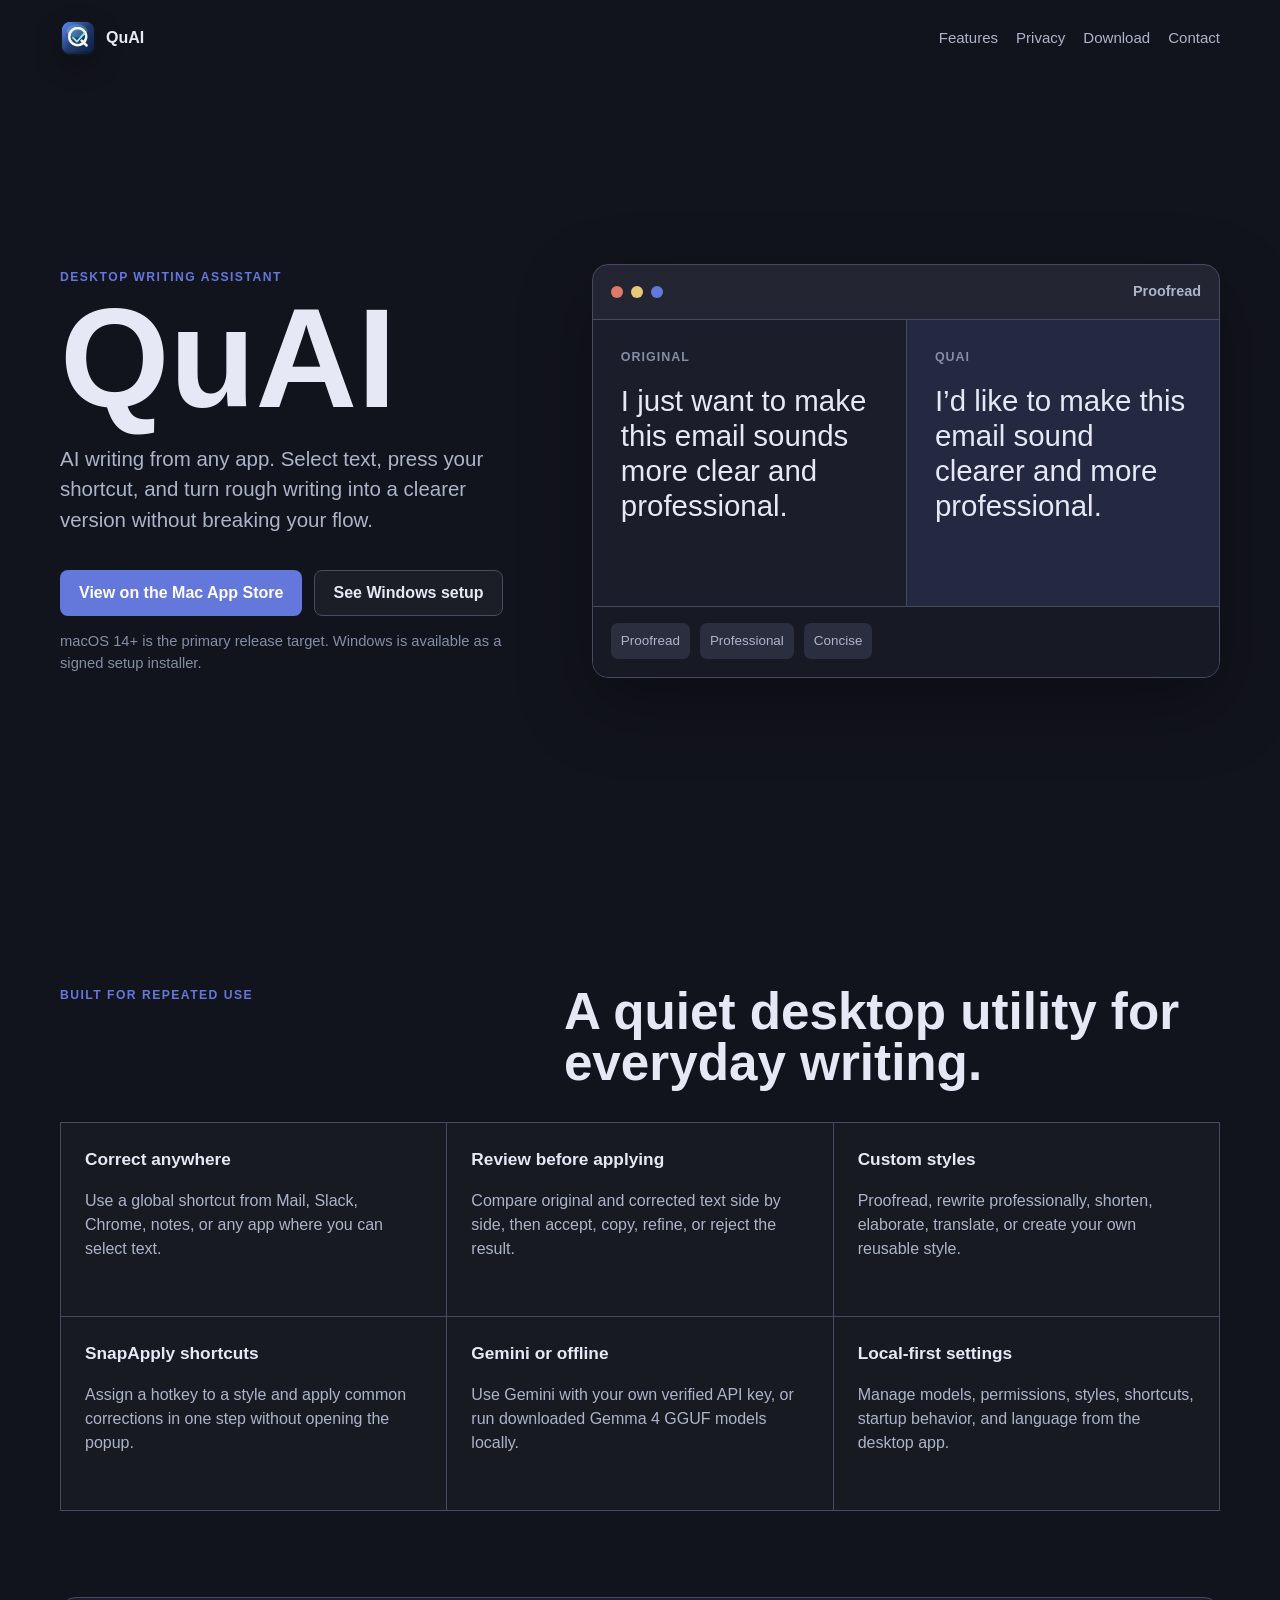
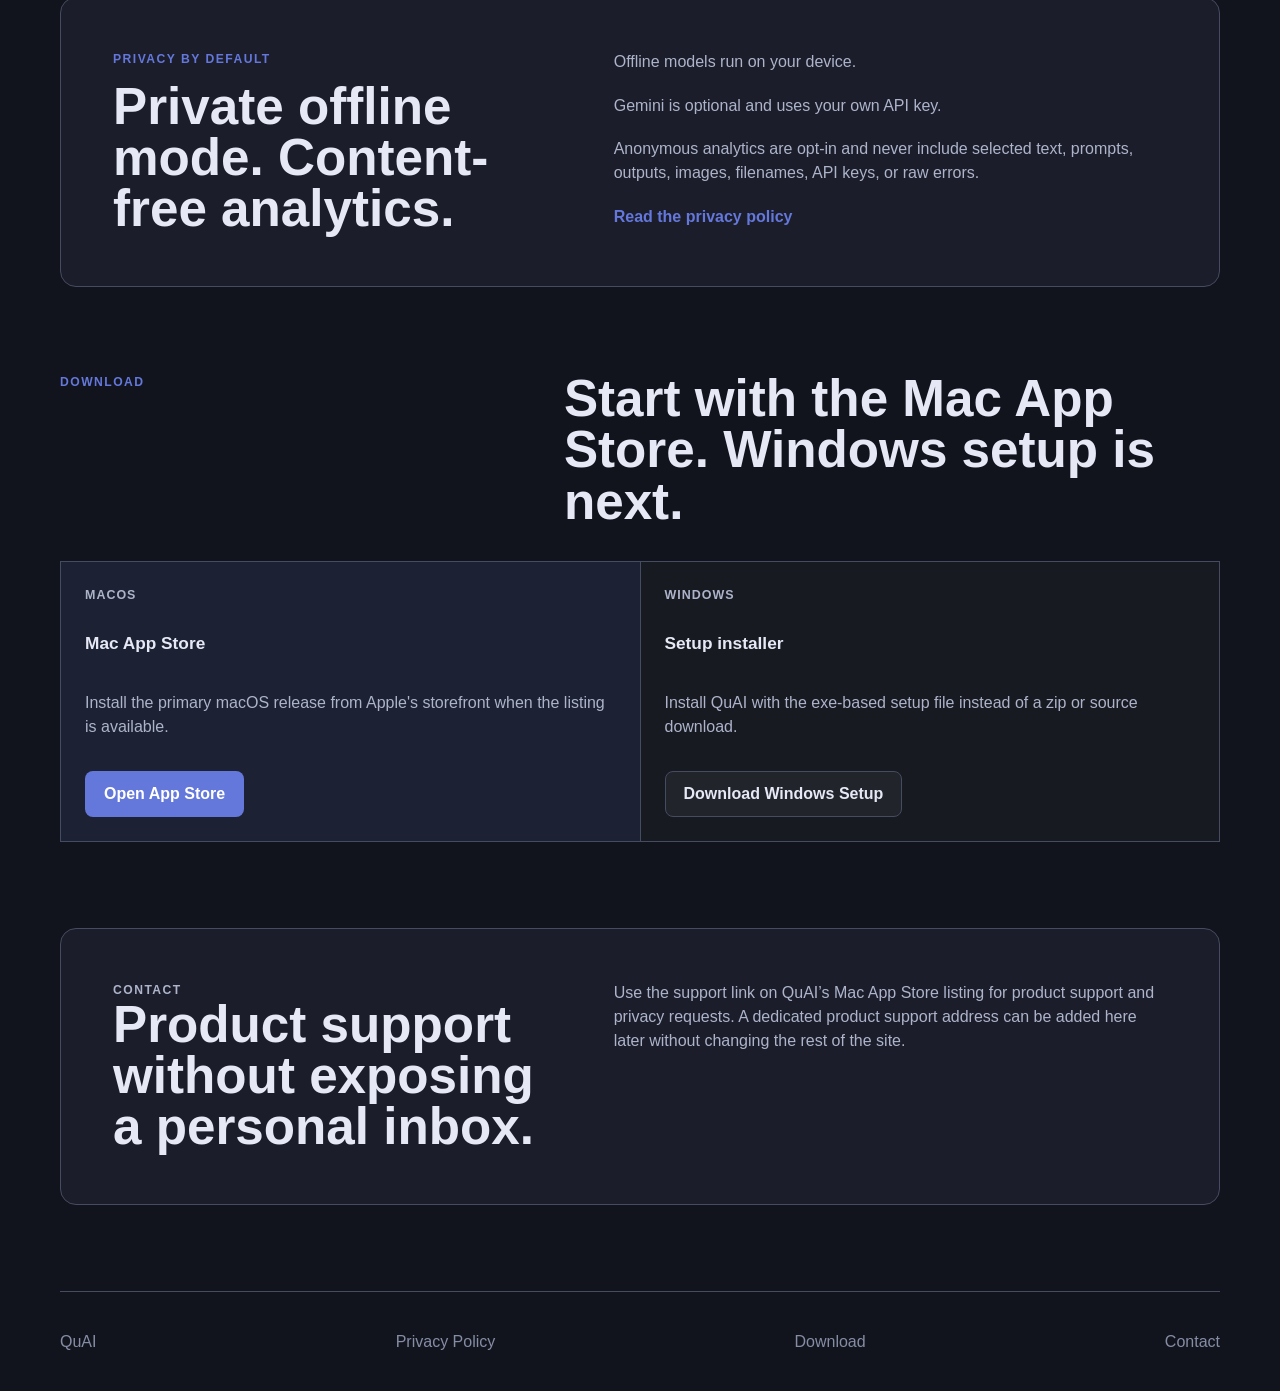
==== index.html @ df254c68 "Publish QuAI website" ====
<!doctype html>
<html lang="en">
  <head>
    <meta charset="utf-8">
    <meta name="viewport" content="width=device-width, initial-scale=1">
    <title>QuAI - AI writing from any app</title>
    <meta
      name="description"
      content="QuAI is a lightweight desktop writing assistant for macOS and Windows. Correct, rewrite, translate, and refine selected text with Gemini or private offline models."
    >
    <meta name="theme-color" content="#12141d">
    <meta property="og:title" content="QuAI - AI writing from any app">
    <meta property="og:description" content="Correct, rewrite, translate, and refine selected text with Gemini or private offline models.">
    <meta property="og:type" content="website">
    <meta property="og:url" content="https://quai.leehack.com/">
    <meta property="og:image" content="https://quai.leehack.com/assets/quai-icon.png">
    <link rel="icon" href="/assets/quai-icon.png">
    <link rel="apple-touch-icon" href="/assets/quai-icon.png">
    <link rel="stylesheet" href="/styles.css">
  </head>
  <body>
    <header class="site-header">
      <a class="brand" href="/" aria-label="QuAI home">
        <img src="/assets/quai-icon.png" alt="" width="36" height="36">
        <span>QuAI</span>
      </a>
      <nav aria-label="Primary">
        <a href="#features">Features</a>
        <a href="#privacy">Privacy</a>
        <a href="#download">Download</a>
        <a href="#contact">Contact</a>
      </nav>
    </header>

    <main>
      <section class="hero">
        <div class="hero-copy">
          <p class="eyebrow">Desktop writing assistant</p>
          <h1>QuAI</h1>
          <p class="lede">
            AI writing from any app. Select text, press your shortcut, and turn
            rough writing into a clearer version without breaking your flow.
          </p>
          <div class="hero-actions" aria-label="Download options">
            <a class="button primary" href="https://apps.apple.com/app/id6783869583">View on the Mac App Store</a>
            <a class="button secondary" href="#download">See Windows setup</a>
          </div>
          <p class="availability">
            macOS 14+ is the primary release target. Windows is available as a
            signed setup installer.
          </p>
        </div>

        <div class="product-visual" aria-label="QuAI correction preview">
          <div class="window-bar">
            <span></span>
            <span></span>
            <span></span>
            <strong>Proofread</strong>
          </div>
          <div class="diff-preview">
            <section>
              <p class="label">Original</p>
              <p>I just want to make this email sounds more clear and professional.</p>
            </section>
            <section>
              <p class="label">QuAI</p>
              <p>I’d like to make this email sound clearer and more professional.</p>
            </section>
          </div>
          <div class="style-strip" aria-hidden="true">
            <span>Proofread</span>
            <span>Professional</span>
            <span>Concise</span>
          </div>
        </div>
      </section>

      <section id="features" class="section">
        <div class="section-heading">
          <p class="eyebrow">Built for repeated use</p>
          <h2>A quiet desktop utility for everyday writing.</h2>
        </div>
        <div class="feature-grid">
          <article>
            <h3>Correct anywhere</h3>
            <p>Use a global shortcut from Mail, Slack, Chrome, notes, or any app where you can select text.</p>
          </article>
          <article>
            <h3>Review before applying</h3>
            <p>Compare original and corrected text side by side, then accept, copy, refine, or reject the result.</p>
          </article>
          <article>
            <h3>Custom styles</h3>
            <p>Proofread, rewrite professionally, shorten, elaborate, translate, or create your own reusable style.</p>
          </article>
          <article>
            <h3>SnapApply shortcuts</h3>
            <p>Assign a hotkey to a style and apply common corrections in one step without opening the popup.</p>
          </article>
          <article>
            <h3>Gemini or offline</h3>
            <p>Use Gemini with your own verified API key, or run downloaded Gemma 4 GGUF models locally.</p>
          </article>
          <article>
            <h3>Local-first settings</h3>
            <p>Manage models, permissions, styles, shortcuts, startup behavior, and language from the desktop app.</p>
          </article>
        </div>
      </section>

      <section id="privacy" class="privacy-band">
        <div>
          <p class="eyebrow">Privacy by default</p>
          <h2>Private offline mode. Content-free analytics.</h2>
        </div>
        <div class="privacy-points">
          <p>Offline models run on your device.</p>
          <p>Gemini is optional and uses your own API key.</p>
          <p>Anonymous analytics are opt-in and never include selected text, prompts, outputs, images, filenames, API keys, or raw errors.</p>
          <a href="/privacy/">Read the privacy policy</a>
        </div>
      </section>

      <section id="download" class="section">
        <div class="section-heading">
          <p class="eyebrow">Download</p>
          <h2>Start with the Mac App Store. Windows setup is next.</h2>
        </div>
        <div class="download-grid">
          <article class="download-card featured-download">
            <p class="platform">macOS</p>
            <h3>Mac App Store</h3>
            <p>Install the primary macOS release from Apple's storefront when the listing is available.</p>
            <a class="button primary" href="https://apps.apple.com/app/id6783869583">Open App Store</a>
          </article>
          <article class="download-card">
            <p class="platform">Windows</p>
            <h3>Setup installer</h3>
            <p>Install QuAI with the exe-based setup file instead of a zip or source download.</p>
            <a class="button secondary" href="https://github.com/leehack/homebrew-quai/releases/download/v1.7.3/QuAI-windows-x64-setup.exe">Download Windows Setup</a>
          </article>
        </div>
      </section>

      <section id="contact" class="contact-band">
        <div>
          <p class="eyebrow">Contact</p>
          <h2>Product support without exposing a personal inbox.</h2>
        </div>
        <p>
          Use the support link on QuAI’s Mac App Store listing for product
          support and privacy requests. A dedicated product support address can
          be added here later without changing the rest of the site.
        </p>
      </section>
    </main>

    <footer class="site-footer">
      <span>QuAI</span>
      <a href="/privacy/">Privacy Policy</a>
      <a href="#download">Download</a>
      <a href="#contact">Contact</a>
    </footer>
  </body>
</html>
---- styles.css ----
:root {
  color-scheme: dark;
  --bg: #12141d;
  --bg-soft: #171a25;
  --surface: #1b1d2a;
  --surface-2: #2b2e3f;
  --text: #e6e9f5;
  --muted: #adb4ca;
  --quiet: #858da5;
  --line: #454b60;
  --accent: #6478dc;
  --accent-ink: #ffffff;
  --success: #2e7d32;
  --warm: #e7c978;
  --coral: #df7a68;
  --shadow: 0 26px 70px rgba(0, 0, 0, 0.34);
  font-family: ui-sans-serif, -apple-system, BlinkMacSystemFont, "Segoe UI", sans-serif;
}

* {
  box-sizing: border-box;
}

html {
  scroll-behavior: smooth;
}

body {
  margin: 0;
  background: var(--bg);
  color: var(--text);
  line-height: 1.5;
}

a {
  color: inherit;
}

h1,
h2,
h3,
p {
  overflow-wrap: anywhere;
}

h1 {
  max-width: 760px;
  margin: 0;
  font-size: clamp(4.4rem, 11vw, 9rem);
  line-height: 0.86;
  letter-spacing: 0;
}

h2 {
  margin: 0;
  font-size: clamp(2rem, 4vw, 3.6rem);
  line-height: 1;
  letter-spacing: 0;
}

h3 {
  margin: 0 0 10px;
  font-size: 1.08rem;
}

.site-header,
.site-footer {
  width: min(1160px, calc(100% - 40px));
  margin: 0 auto;
  display: flex;
  align-items: center;
  justify-content: space-between;
  gap: 24px;
}

.site-header {
  min-height: 76px;
}

.brand {
  display: inline-flex;
  align-items: center;
  gap: 10px;
  font-weight: 780;
  text-decoration: none;
  letter-spacing: 0;
}

.brand img {
  border-radius: 10px;
  box-shadow: 0 10px 26px rgba(0, 0, 0, 0.28);
}

nav {
  display: flex;
  align-items: center;
  gap: 18px;
  color: var(--muted);
  font-size: 0.94rem;
}

nav a,
.site-footer a,
.privacy-points a,
.contact-band a,
.policy a,
.translations a {
  text-decoration: none;
}

nav a:hover,
.site-footer a:hover,
.privacy-points a:hover,
.contact-band a:hover,
.policy a:hover,
.translations a:hover {
  color: var(--accent);
}

.hero {
  width: min(1160px, calc(100% - 40px));
  min-height: calc(100vh - 76px);
  margin: 0 auto;
  display: grid;
  grid-template-columns: minmax(0, 0.86fr) minmax(380px, 1.14fr);
  align-items: center;
  gap: 58px;
  padding: 42px 0 76px;
}

.eyebrow {
  margin: 0 0 12px;
  color: var(--accent);
  font-size: 0.76rem;
  font-weight: 780;
  letter-spacing: 0.12em;
  text-transform: uppercase;
}

.lede {
  max-width: 620px;
  margin: 24px 0 0;
  color: var(--muted);
  font-size: clamp(1.08rem, 2vw, 1.28rem);
}

.hero-actions {
  display: flex;
  flex-wrap: wrap;
  gap: 12px;
  margin-top: 34px;
}

.button {
  display: inline-flex;
  align-items: center;
  justify-content: center;
  min-height: 46px;
  padding: 0 18px;
  border-radius: 8px;
  border: 1px solid var(--line);
  font-weight: 780;
  text-decoration: none;
  white-space: nowrap;
}

.button.primary {
  border-color: transparent;
  background: var(--accent);
  color: var(--accent-ink);
}

.button.secondary {
  color: var(--text);
  background: rgba(255, 255, 255, 0.045);
}

.button.disabled {
  color: var(--quiet);
  background: rgba(255, 255, 255, 0.035);
  cursor: default;
}

.availability {
  margin: 14px 0 0;
  color: var(--quiet);
  font-size: 0.92rem;
}

.product-visual {
  border: 1px solid var(--line);
  border-radius: 16px;
  background: var(--surface);
  box-shadow: var(--shadow);
  overflow: hidden;
}

.window-bar {
  display: grid;
  grid-template-columns: 12px 12px 12px 1fr;
  gap: 8px;
  align-items: center;
  padding: 16px 18px;
  border-bottom: 1px solid var(--line);
  background: rgba(255, 255, 255, 0.035);
}

.window-bar span {
  width: 12px;
  height: 12px;
  border-radius: 999px;
  background: #666a61;
}

.window-bar span:first-child {
  background: var(--coral);
}

.window-bar span:nth-child(2) {
  background: var(--warm);
}

.window-bar span:nth-child(3) {
  background: var(--accent);
}

.window-bar strong {
  justify-self: end;
  color: var(--muted);
  font-size: 0.9rem;
}

.diff-preview {
  display: grid;
  grid-template-columns: 1fr 1fr;
  min-height: 286px;
}

.diff-preview section {
  padding: 28px;
}

.diff-preview section + section {
  border-left: 1px solid var(--line);
  background: rgba(100, 120, 220, 0.12);
}

.label,
.platform {
  margin: 0 0 18px;
  color: var(--quiet);
  font-size: 0.78rem;
  font-weight: 780;
  letter-spacing: 0.08em;
  text-transform: uppercase;
}

.diff-preview section p:last-child {
  margin: 0;
  font-size: clamp(1.34rem, 2.3vw, 1.95rem);
  line-height: 1.18;
}

.style-strip {
  display: flex;
  flex-wrap: wrap;
  gap: 10px;
  padding: 16px 18px 18px;
  border-top: 1px solid var(--line);
  background: var(--bg-soft);
}

.style-strip span {
  padding: 8px 10px;
  border-radius: 7px;
  background: var(--surface-2);
  color: var(--muted);
  font-size: 0.84rem;
}

.section {
  width: min(1160px, calc(100% - 40px));
  margin: 0 auto;
  padding: 86px 0;
}

.section-heading {
  display: grid;
  grid-template-columns: 0.82fr 1.18fr;
  gap: 48px;
  align-items: start;
  margin-bottom: 34px;
}

.feature-grid,
.download-grid {
  display: grid;
  border-top: 1px solid var(--line);
  border-left: 1px solid var(--line);
}

.feature-grid {
  grid-template-columns: repeat(3, minmax(0, 1fr));
}

.download-grid {
  grid-template-columns: repeat(2, minmax(0, 1fr));
}

.feature-grid article,
.download-card {
  min-height: 194px;
  padding: 24px;
  border-right: 1px solid var(--line);
  border-bottom: 1px solid var(--line);
  background: rgba(255, 255, 255, 0.025);
}

.feature-grid p,
.download-card p,
.policy p,
.translations p {
  color: var(--muted);
}

.download-card {
  display: grid;
  align-content: start;
  gap: 8px;
}

.download-card .button {
  justify-self: start;
  margin-top: 8px;
}

.featured-download {
  background: rgba(100, 120, 220, 0.12);
}

.privacy-band,
.contact-band {
  width: min(1160px, calc(100% - 40px));
  margin: 0 auto;
  display: grid;
  grid-template-columns: minmax(0, 0.9fr) minmax(0, 1.1fr);
  gap: 48px;
  padding: 52px;
  border: 1px solid var(--line);
  border-radius: 16px;
  background: var(--surface);
}

.contact-band {
  margin-bottom: 86px;
}

.privacy-points {
  display: grid;
  gap: 14px;
}

.privacy-points p,
.contact-band p {
  margin: 0;
  color: var(--muted);
}

.privacy-points a,
.contact-band a,
.policy a,
.translations a {
  color: var(--accent);
  font-weight: 760;
}

.site-footer {
  min-height: 100px;
  border-top: 1px solid var(--line);
  color: var(--quiet);
}

.policy-shell {
  width: min(900px, calc(100% - 40px));
  margin: 0 auto;
  padding: 60px 0 90px;
}

.policy {
  padding: 44px;
  border: 1px solid var(--line);
  border-radius: 16px;
  background: var(--surface);
}

.policy h1,
.not-found h1 {
  font-size: clamp(2.7rem, 6vw, 5.4rem);
}

.policy h2 {
  margin-top: 34px;
  font-size: 1.38rem;
  line-height: 1.2;
}

.policy ul {
  color: var(--muted);
}

.translations {
  display: grid;
  gap: 14px;
  margin-top: 18px;
}

details {
  border: 1px solid var(--line);
  border-radius: 12px;
  background: rgba(255, 255, 255, 0.025);
}

summary {
  cursor: pointer;
  padding: 18px 20px;
  font-weight: 760;
}

details p {
  margin: 0;
  padding: 0 20px 20px;
}

.not-found {
  min-height: 100vh;
  width: min(520px, calc(100% - 40px));
  margin: 0 auto;
  display: grid;
  place-content: center;
  justify-items: start;
  gap: 16px;
}

.not-found p {
  color: var(--muted);
}

@media (max-width: 900px) {
  .site-header,
  .site-footer {
    align-items: flex-start;
    flex-direction: column;
    justify-content: center;
    padding: 18px 0;
  }

  nav {
    flex-wrap: wrap;
  }

  .hero,
  .section-heading,
  .privacy-band,
  .contact-band {
    grid-template-columns: 1fr;
  }

  .hero {
    min-height: auto;
    padding-top: 28px;
  }

  .product-visual,
  .privacy-band,
  .contact-band,
  .policy {
    border-radius: 12px;
  }

  .feature-grid,
  .download-grid,
  .diff-preview {
    grid-template-columns: 1fr;
  }

  .diff-preview section + section {
    border-left: 0;
    border-top: 1px solid var(--line);
  }

  .privacy-band,
  .contact-band,
  .policy {
    padding: 28px;
  }
}

@media (max-width: 520px) {
  .site-header,
  .site-footer,
  .hero,
  .section,
  .privacy-band,
  .contact-band,
  .policy-shell {
    width: min(100% - 28px, 1160px);
  }

  h1 {
    font-size: clamp(3.6rem, 22vw, 5rem);
  }

  .hero-actions {
    flex-direction: column;
  }

  .button {
    width: 100%;
    white-space: normal;
    text-align: center;
  }
}
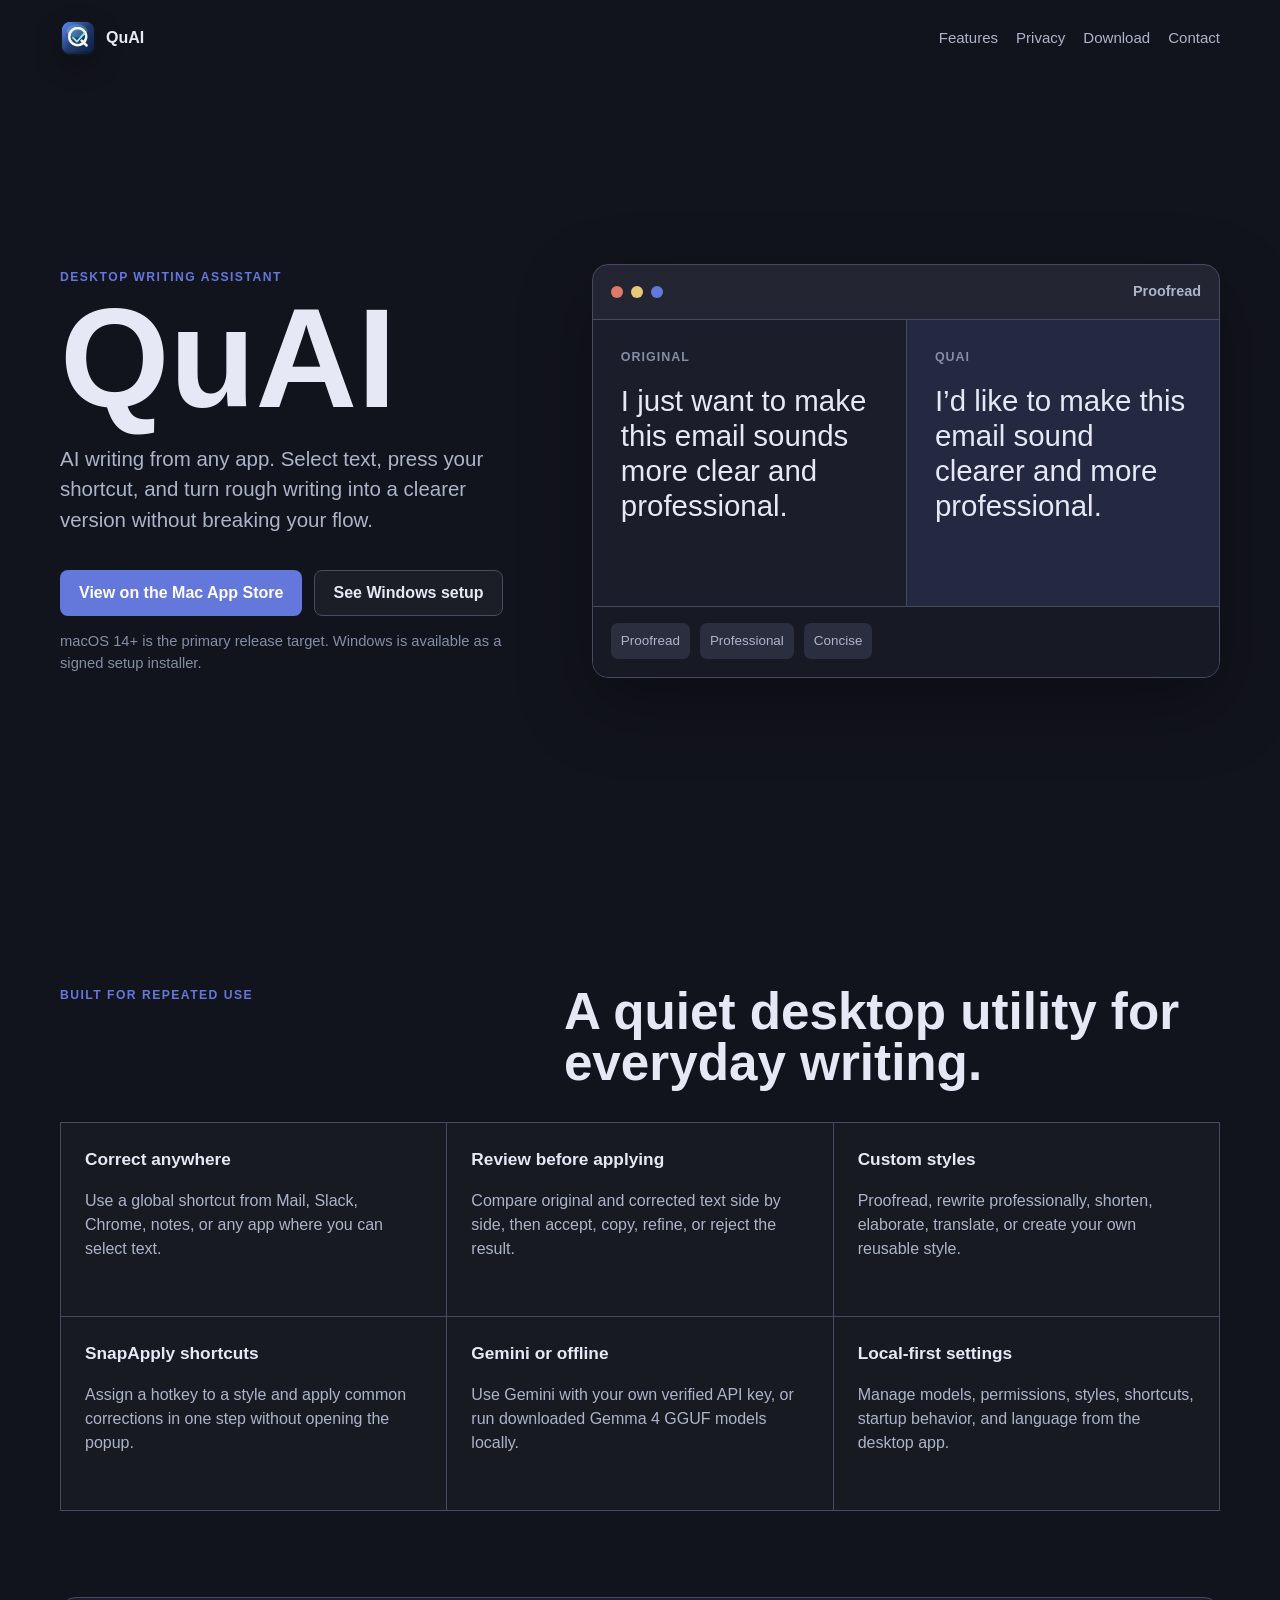
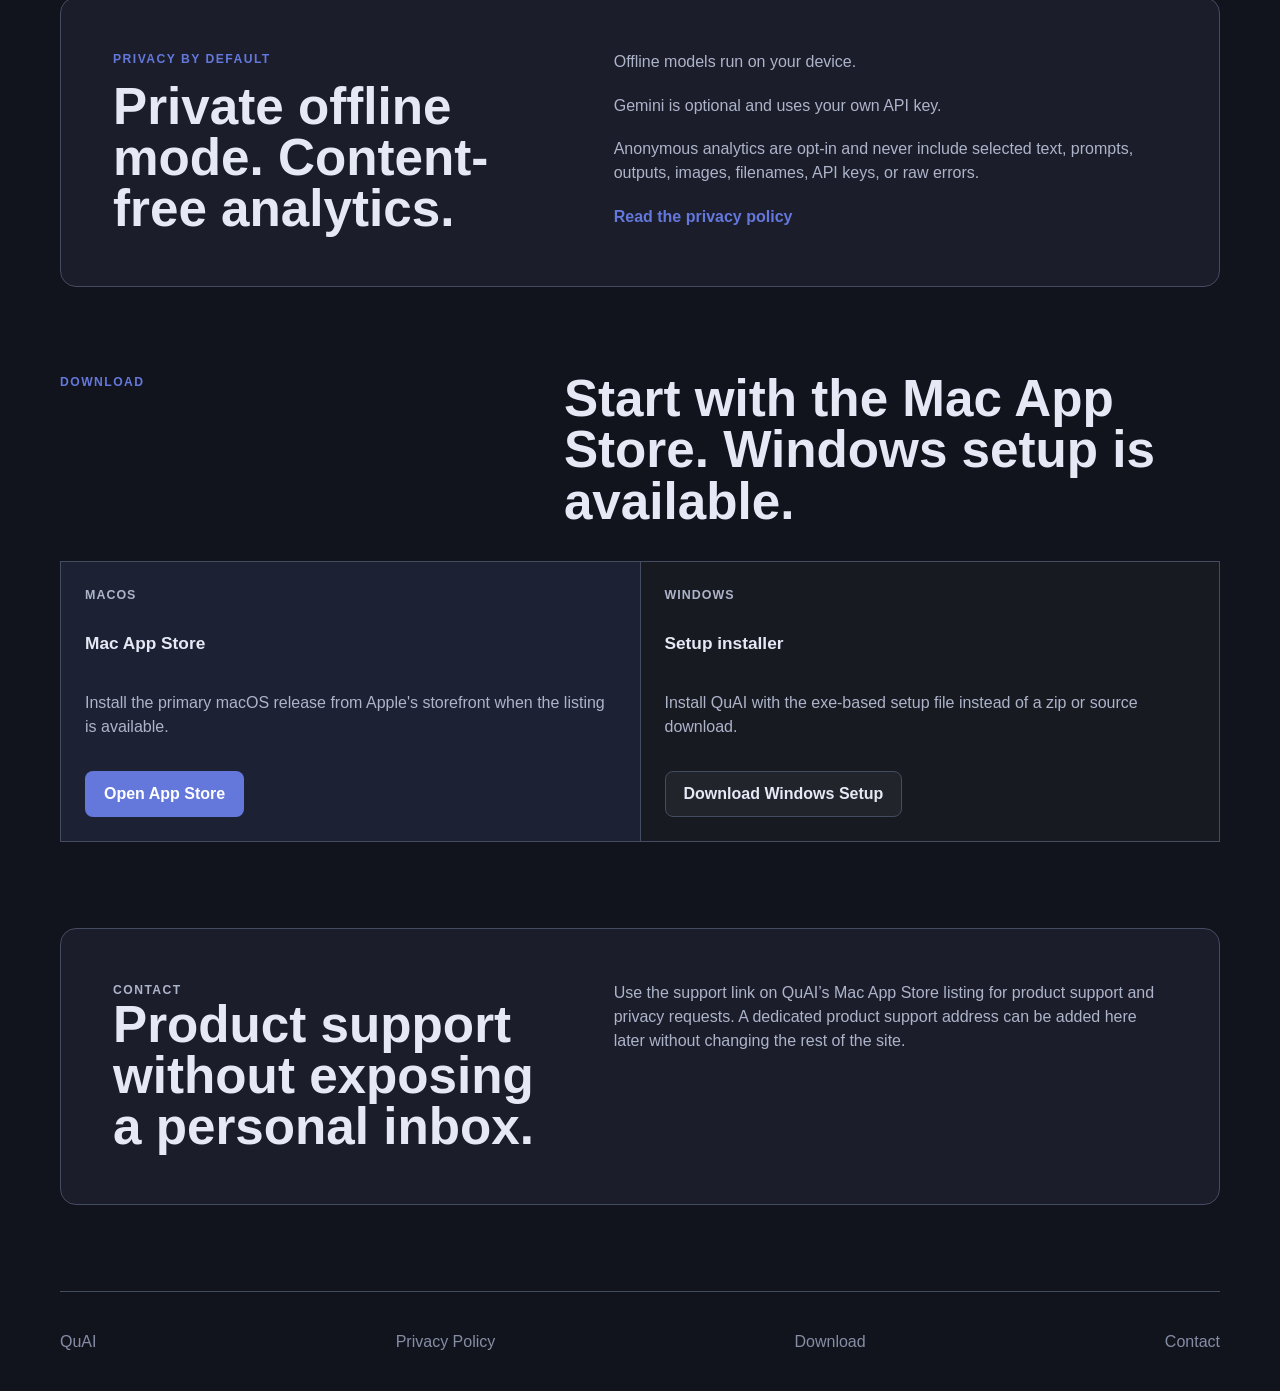
==== commit 4d541ed9: "Update Windows setup download" ====
--- a/index.html
+++ b/index.html
@@ -125,7 +125,7 @@
       <section id="download" class="section">
         <div class="section-heading">
           <p class="eyebrow">Download</p>
-          <h2>Start with the Mac App Store. Windows setup is next.</h2>
+          <h2>Start with the Mac App Store. Windows setup is available.</h2>
         </div>
         <div class="download-grid">
           <article class="download-card featured-download">
@@ -138,7 +138,7 @@
             <p class="platform">Windows</p>
             <h3>Setup installer</h3>
             <p>Install QuAI with the exe-based setup file instead of a zip or source download.</p>
-            <a class="button secondary" href="https://github.com/leehack/homebrew-quai/releases/download/v1.7.3/QuAI-windows-x64-setup.exe">Download Windows Setup</a>
+            <a class="button secondary" href="https://github.com/leehack/homebrew-quai/releases/download/v1.7.4/QuAI-windows-x64-setup.exe">Download Windows Setup</a>
           </article>
         </div>
       </section>
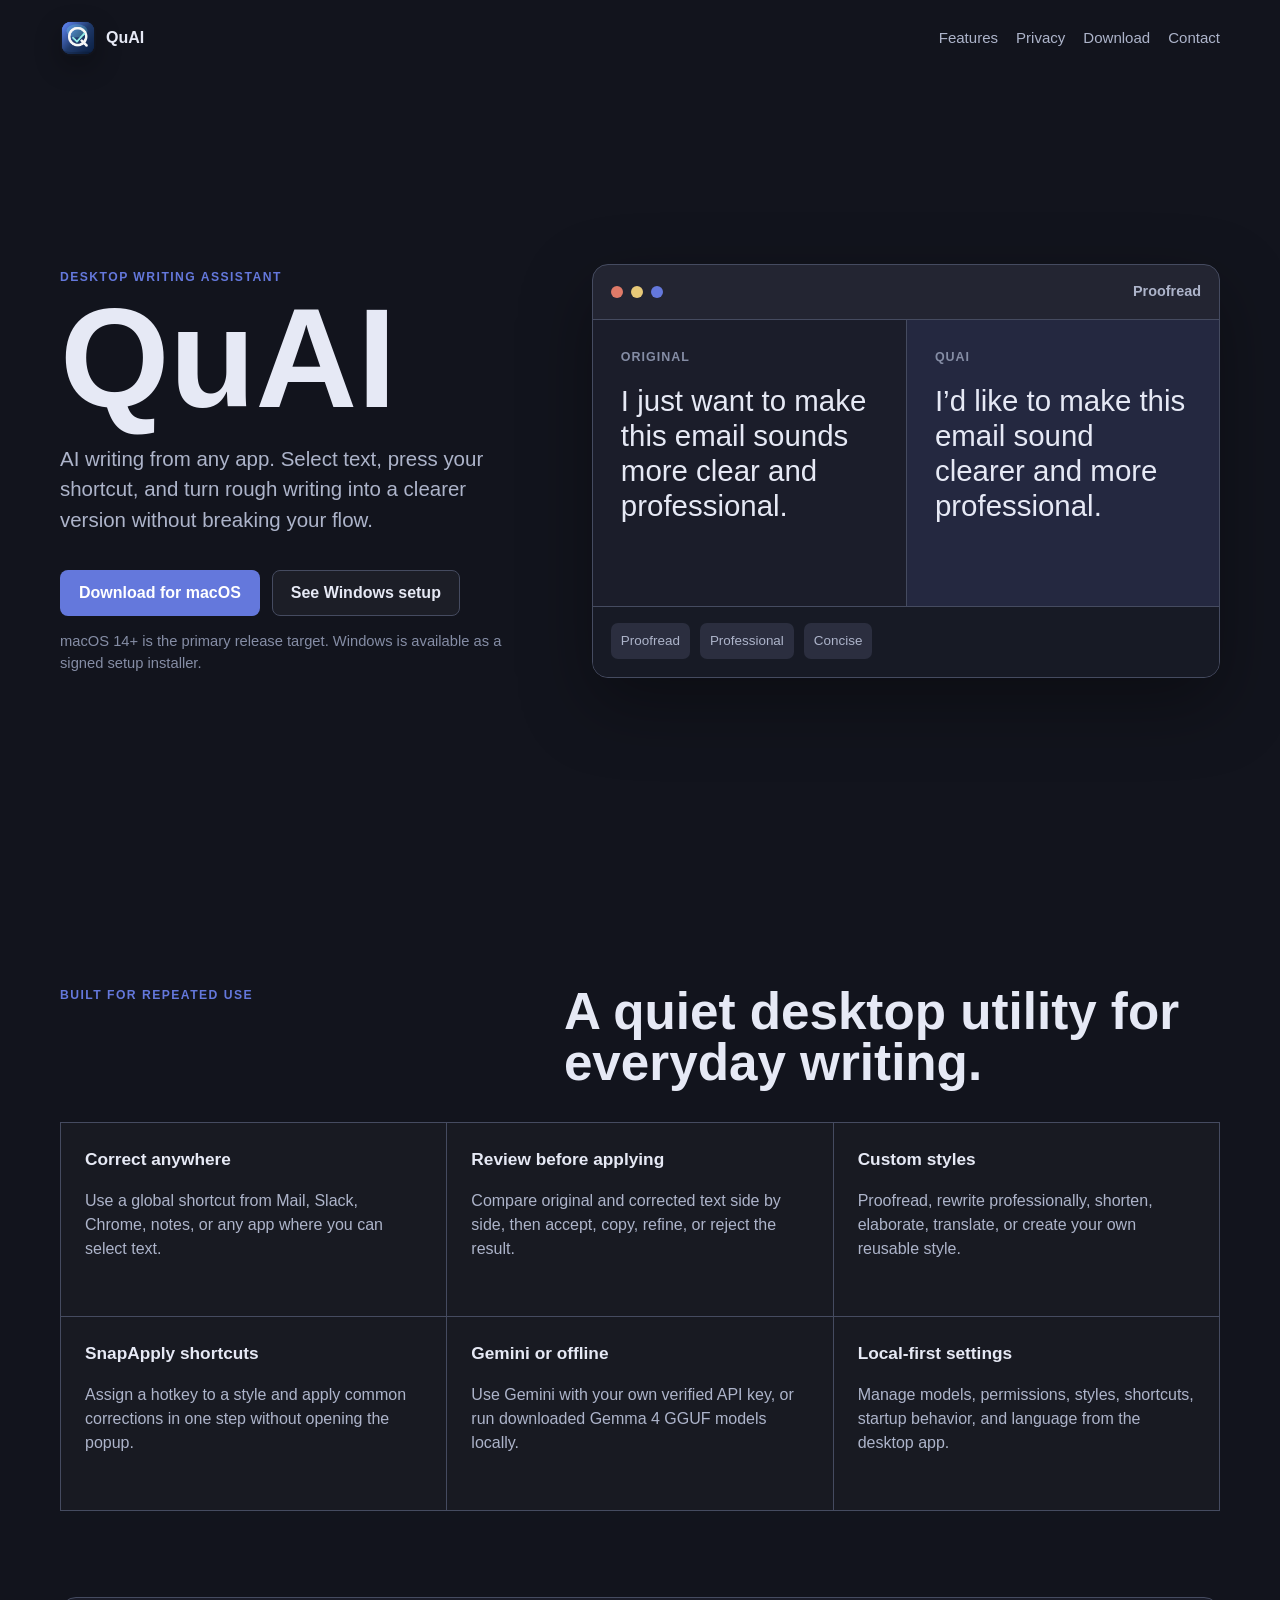
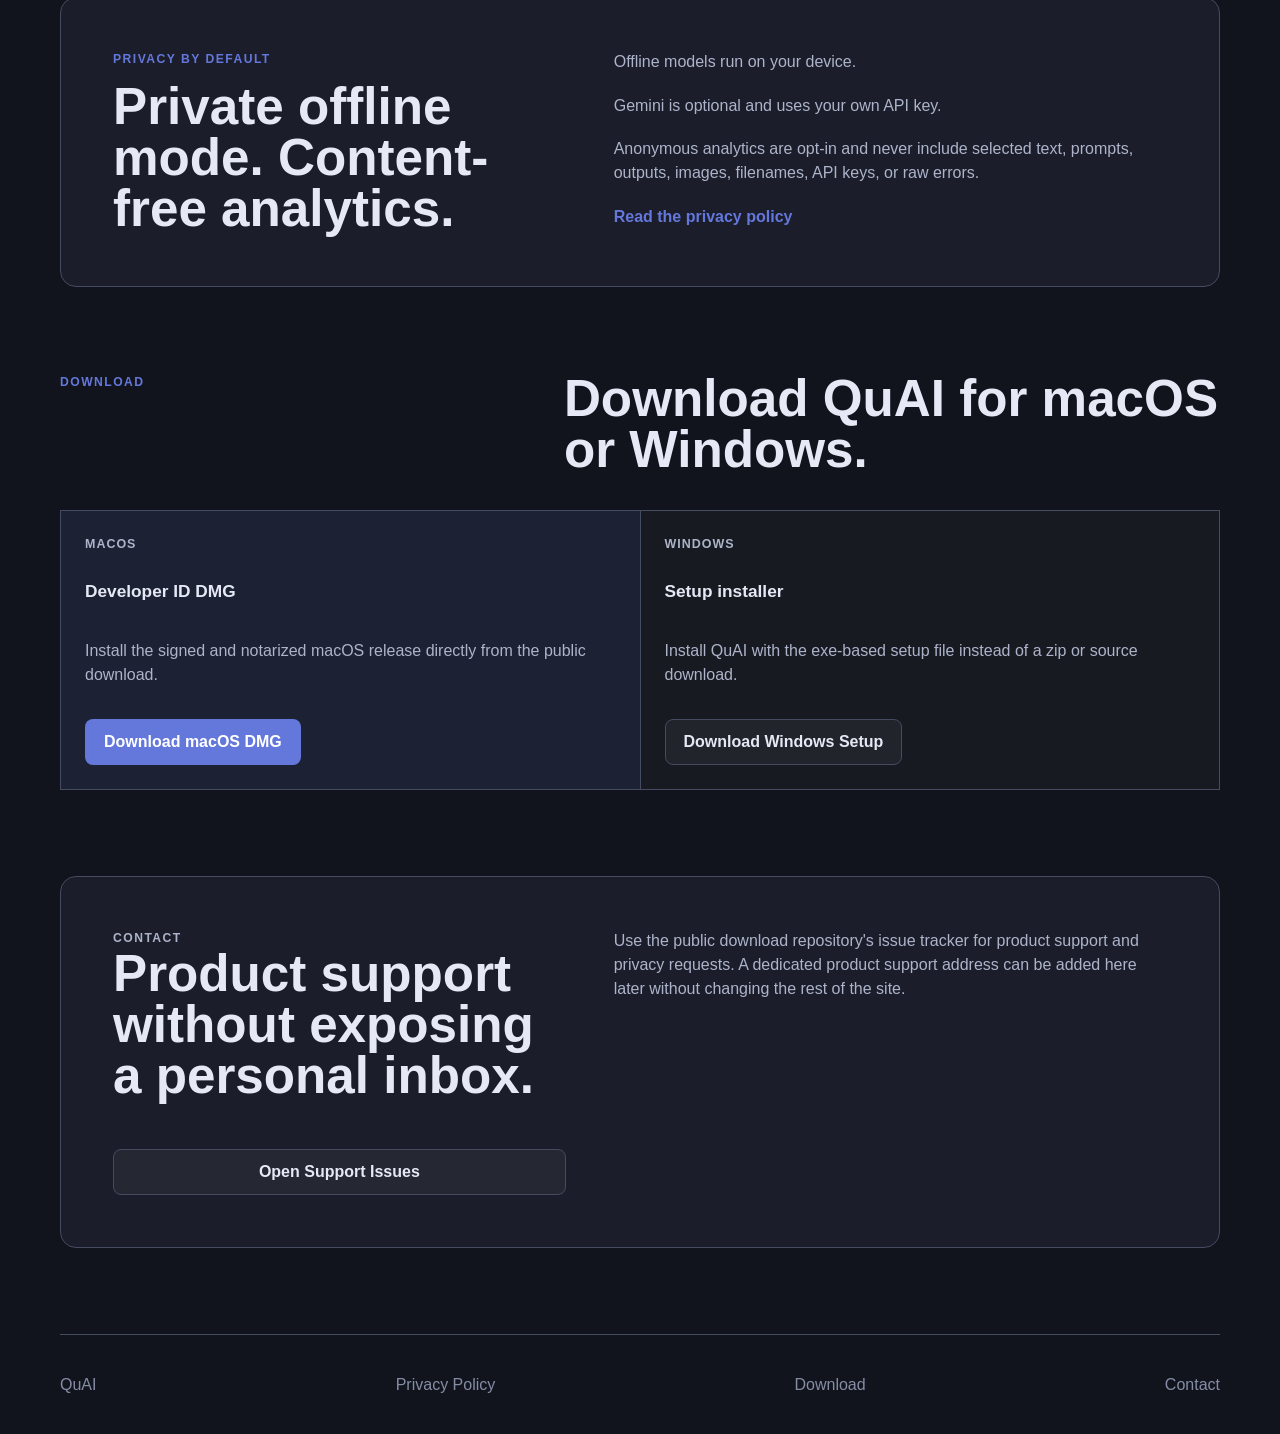
==== commit c72ab2da: "Update download links for direct release" ====
--- a/index.html
+++ b/index.html
@@ -42,7 +42,7 @@
             rough writing into a clearer version without breaking your flow.
           </p>
           <div class="hero-actions" aria-label="Download options">
-            <a class="button primary" href="https://apps.apple.com/app/id6783869583">View on the Mac App Store</a>
+            <a class="button primary" href="https://github.com/leehack/homebrew-quai/releases/download/v1.7.6/QuAI-1.7.6.dmg">Download for macOS</a>
             <a class="button secondary" href="#download">See Windows setup</a>
           </div>
           <p class="availability">
@@ -125,20 +125,20 @@
       <section id="download" class="section">
         <div class="section-heading">
           <p class="eyebrow">Download</p>
-          <h2>Start with the Mac App Store. Windows setup is available.</h2>
+          <h2>Download QuAI for macOS or Windows.</h2>
         </div>
         <div class="download-grid">
           <article class="download-card featured-download">
             <p class="platform">macOS</p>
-            <h3>Mac App Store</h3>
-            <p>Install the primary macOS release from Apple's storefront when the listing is available.</p>
-            <a class="button primary" href="https://apps.apple.com/app/id6783869583">Open App Store</a>
+            <h3>Developer ID DMG</h3>
+            <p>Install the signed and notarized macOS release directly from the public download.</p>
+            <a class="button primary" href="https://github.com/leehack/homebrew-quai/releases/download/v1.7.6/QuAI-1.7.6.dmg">Download macOS DMG</a>
           </article>
           <article class="download-card">
             <p class="platform">Windows</p>
             <h3>Setup installer</h3>
             <p>Install QuAI with the exe-based setup file instead of a zip or source download.</p>
-            <a class="button secondary" href="https://github.com/leehack/homebrew-quai/releases/download/v1.7.4/QuAI-windows-x64-setup.exe">Download Windows Setup</a>
+            <a class="button secondary" href="https://github.com/leehack/homebrew-quai/releases/latest/download/QuAI-windows-x64-setup.exe">Download Windows Setup</a>
           </article>
         </div>
       </section>
@@ -149,10 +149,11 @@
           <h2>Product support without exposing a personal inbox.</h2>
         </div>
         <p>
-          Use the support link on QuAI’s Mac App Store listing for product
+          Use the public download repository's issue tracker for product
           support and privacy requests. A dedicated product support address can
           be added here later without changing the rest of the site.
         </p>
+        <a class="button secondary" href="https://github.com/leehack/homebrew-quai/issues">Open Support Issues</a>
       </section>
     </main>
 
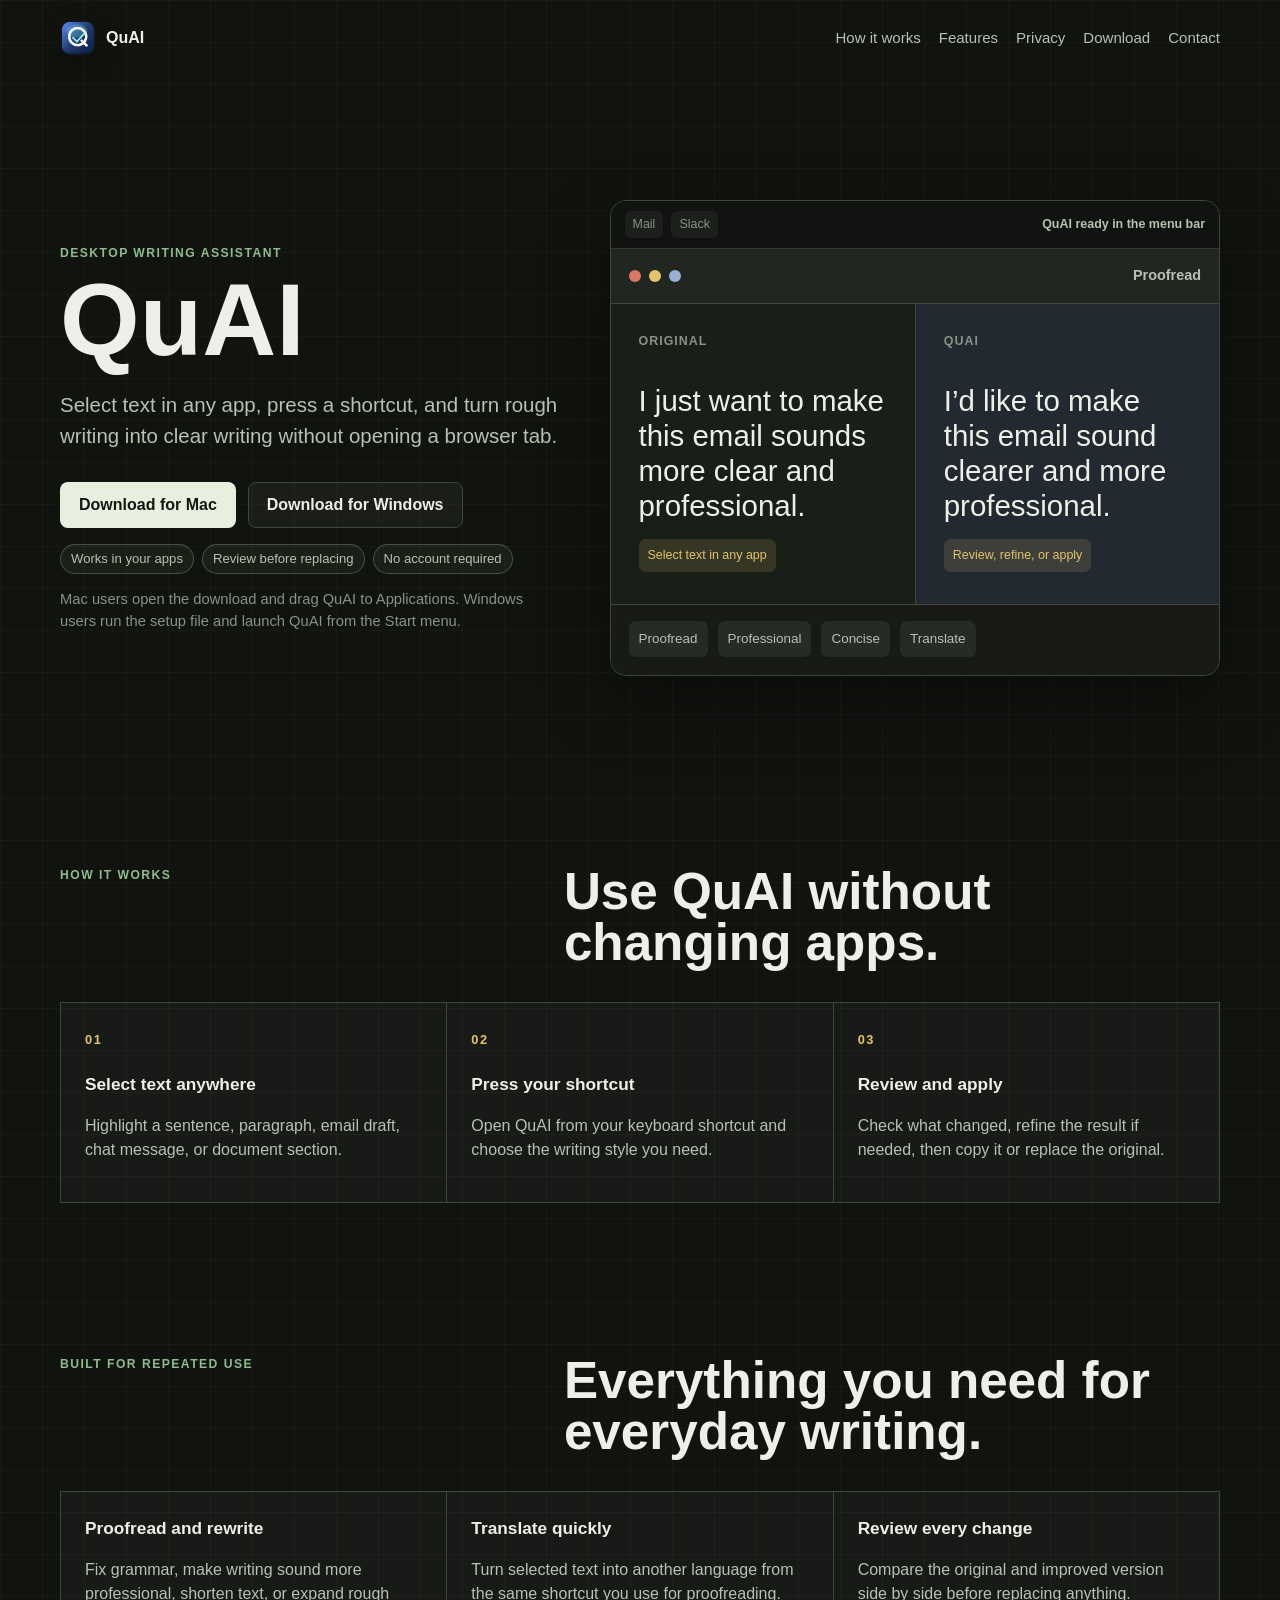
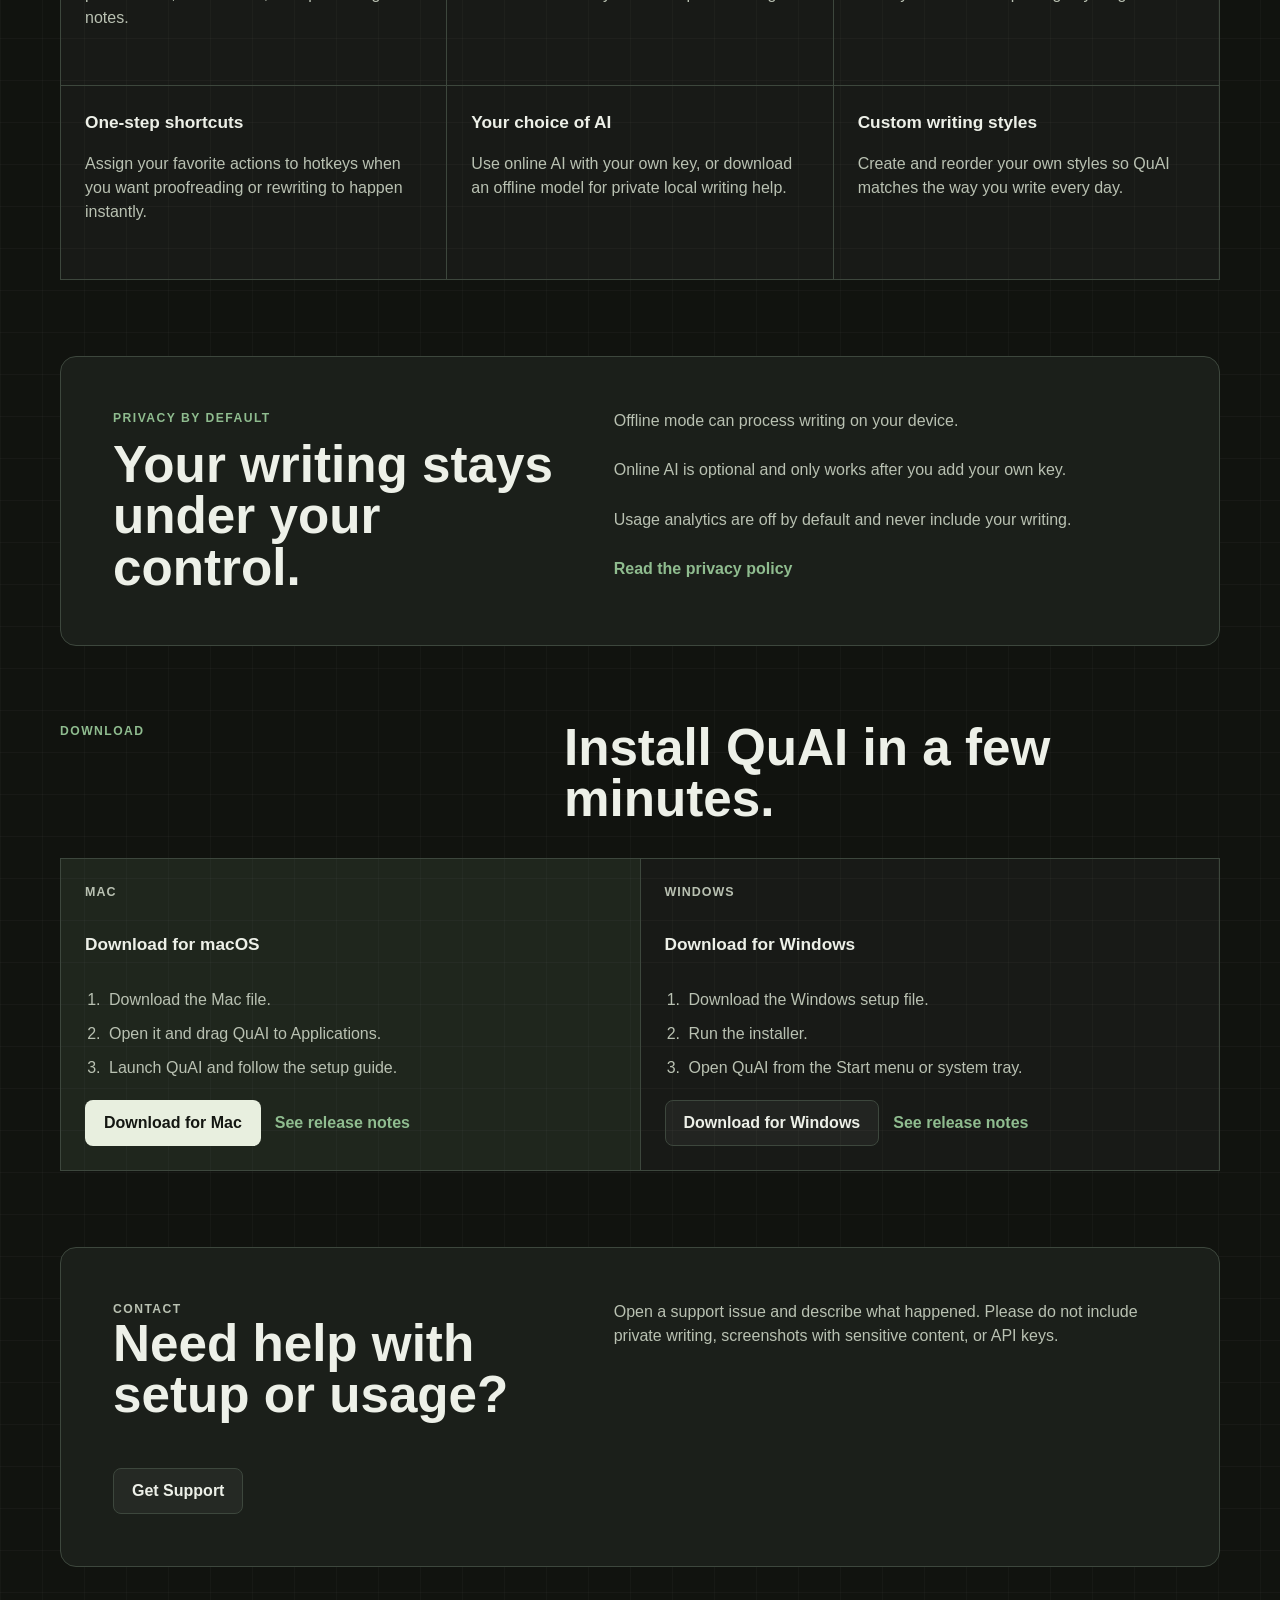
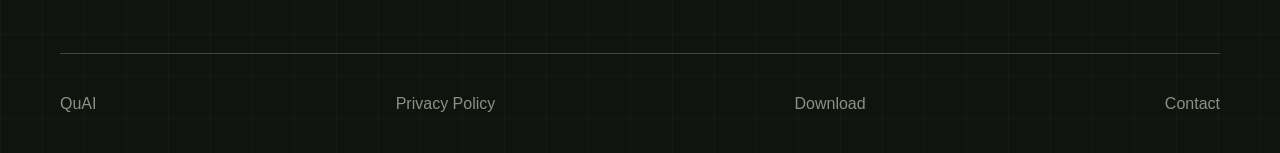
==== commit c2d100fd: "Improve download landing page" ====
--- a/index.html
+++ b/index.html
@@ -6,17 +6,30 @@
     <title>QuAI - AI writing from any app</title>
     <meta
       name="description"
-      content="QuAI is a lightweight desktop writing assistant for macOS and Windows. Correct, rewrite, translate, and refine selected text with Gemini or private offline models."
+      content="QuAI is a desktop writing assistant for macOS and Windows. Select text in any app, press a shortcut, then proofread, rewrite, translate, or polish it."
     >
     <meta name="theme-color" content="#12141d">
     <meta property="og:title" content="QuAI - AI writing from any app">
-    <meta property="og:description" content="Correct, rewrite, translate, and refine selected text with Gemini or private offline models.">
+    <meta property="og:description" content="Select text in any app, press a shortcut, then proofread, rewrite, translate, or polish it.">
     <meta property="og:type" content="website">
     <meta property="og:url" content="https://quai.leehack.com/">
     <meta property="og:image" content="https://quai.leehack.com/assets/quai-icon.png">
+    <link rel="canonical" href="https://quai.leehack.com/">
     <link rel="icon" href="/assets/quai-icon.png">
     <link rel="apple-touch-icon" href="/assets/quai-icon.png">
     <link rel="stylesheet" href="/styles.css">
+    <script type="application/ld+json">
+      {
+        "@context": "https://schema.org",
+        "@type": "SoftwareApplication",
+        "name": "QuAI",
+        "applicationCategory": "ProductivityApplication",
+        "operatingSystem": "macOS 14+, Windows",
+        "description": "A desktop writing assistant for proofreading, rewriting, translating, and polishing selected text from any app.",
+        "downloadUrl": "https://github.com/leehack/homebrew-quai/releases/latest",
+        "privacyPolicy": "https://quai.leehack.com/privacy/"
+      }
+    </script>
   </head>
   <body>
     <header class="site-header">
@@ -25,6 +38,7 @@
         <span>QuAI</span>
       </a>
       <nav aria-label="Primary">
+        <a href="#workflow">How it works</a>
         <a href="#features">Features</a>
         <a href="#privacy">Privacy</a>
         <a href="#download">Download</a>
@@ -38,20 +52,30 @@
           <p class="eyebrow">Desktop writing assistant</p>
           <h1>QuAI</h1>
           <p class="lede">
-            AI writing from any app. Select text, press your shortcut, and turn
-            rough writing into a clearer version without breaking your flow.
+            Select text in any app, press a shortcut, and turn rough writing
+            into clear writing without opening a browser tab.
           </p>
           <div class="hero-actions" aria-label="Download options">
-            <a class="button primary" href="https://github.com/leehack/homebrew-quai/releases/download/v1.7.6/QuAI-1.7.6.dmg">Download for macOS</a>
-            <a class="button secondary" href="#download">See Windows setup</a>
+            <a class="button primary" href="https://github.com/leehack/homebrew-quai/releases/latest/download/QuAI-macos.dmg">Download for Mac</a>
+            <a class="button secondary" href="https://github.com/leehack/homebrew-quai/releases/latest/download/QuAI-windows-x64-setup.exe">Download for Windows</a>
+          </div>
+          <div class="trust-row" aria-label="Release details">
+            <span>Works in your apps</span>
+            <span>Review before replacing</span>
+            <span>No account required</span>
           </div>
           <p class="availability">
-            macOS 14+ is the primary release target. Windows is available as a
-            signed setup installer.
+            Mac users open the download and drag QuAI to Applications. Windows
+            users run the setup file and launch QuAI from the Start menu.
           </p>
         </div>
 
         <div class="product-visual" aria-label="QuAI correction preview">
+          <div class="desktop-strip">
+            <span>Mail</span>
+            <span>Slack</span>
+            <strong>QuAI ready in the menu bar</strong>
+          </div>
           <div class="window-bar">
             <span></span>
             <span></span>
@@ -62,49 +86,76 @@
             <section>
               <p class="label">Original</p>
               <p>I just want to make this email sounds more clear and professional.</p>
+              <mark>Select text in any app</mark>
             </section>
             <section>
               <p class="label">QuAI</p>
               <p>I’d like to make this email sound clearer and more professional.</p>
+              <mark>Review, refine, or apply</mark>
             </section>
           </div>
           <div class="style-strip" aria-hidden="true">
             <span>Proofread</span>
             <span>Professional</span>
             <span>Concise</span>
-          </div>
+            <span>Translate</span>
+          </div>
+        </div>
+      </section>
+
+      <section id="workflow" class="section workflow-section">
+        <div class="section-heading">
+          <p class="eyebrow">How it works</p>
+          <h2>Use QuAI without changing apps.</h2>
+        </div>
+        <div class="workflow-grid">
+          <article>
+            <span class="step-number">01</span>
+            <h3>Select text anywhere</h3>
+            <p>Highlight a sentence, paragraph, email draft, chat message, or document section.</p>
+          </article>
+          <article>
+            <span class="step-number">02</span>
+            <h3>Press your shortcut</h3>
+            <p>Open QuAI from your keyboard shortcut and choose the writing style you need.</p>
+          </article>
+          <article>
+            <span class="step-number">03</span>
+            <h3>Review and apply</h3>
+            <p>Check what changed, refine the result if needed, then copy it or replace the original.</p>
+          </article>
         </div>
       </section>
 
       <section id="features" class="section">
         <div class="section-heading">
           <p class="eyebrow">Built for repeated use</p>
-          <h2>A quiet desktop utility for everyday writing.</h2>
+          <h2>Everything you need for everyday writing.</h2>
         </div>
         <div class="feature-grid">
           <article>
-            <h3>Correct anywhere</h3>
-            <p>Use a global shortcut from Mail, Slack, Chrome, notes, or any app where you can select text.</p>
-          </article>
-          <article>
-            <h3>Review before applying</h3>
-            <p>Compare original and corrected text side by side, then accept, copy, refine, or reject the result.</p>
-          </article>
-          <article>
-            <h3>Custom styles</h3>
-            <p>Proofread, rewrite professionally, shorten, elaborate, translate, or create your own reusable style.</p>
-          </article>
-          <article>
-            <h3>SnapApply shortcuts</h3>
-            <p>Assign a hotkey to a style and apply common corrections in one step without opening the popup.</p>
-          </article>
-          <article>
-            <h3>Gemini or offline</h3>
-            <p>Use Gemini with your own verified API key, or run downloaded Gemma 4 GGUF models locally.</p>
-          </article>
-          <article>
-            <h3>Local-first settings</h3>
-            <p>Manage models, permissions, styles, shortcuts, startup behavior, and language from the desktop app.</p>
+            <h3>Proofread and rewrite</h3>
+            <p>Fix grammar, make writing sound more professional, shorten text, or expand rough notes.</p>
+          </article>
+          <article>
+            <h3>Translate quickly</h3>
+            <p>Turn selected text into another language from the same shortcut you use for proofreading.</p>
+          </article>
+          <article>
+            <h3>Review every change</h3>
+            <p>Compare the original and improved version side by side before replacing anything.</p>
+          </article>
+          <article>
+            <h3>One-step shortcuts</h3>
+            <p>Assign your favorite actions to hotkeys when you want proofreading or rewriting to happen instantly.</p>
+          </article>
+          <article>
+            <h3>Your choice of AI</h3>
+            <p>Use online AI with your own key, or download an offline model for private local writing help.</p>
+          </article>
+          <article>
+            <h3>Custom writing styles</h3>
+            <p>Create and reorder your own styles so QuAI matches the way you write every day.</p>
           </article>
         </div>
       </section>
@@ -112,12 +163,12 @@
       <section id="privacy" class="privacy-band">
         <div>
           <p class="eyebrow">Privacy by default</p>
-          <h2>Private offline mode. Content-free analytics.</h2>
+          <h2>Your writing stays under your control.</h2>
         </div>
         <div class="privacy-points">
-          <p>Offline models run on your device.</p>
-          <p>Gemini is optional and uses your own API key.</p>
-          <p>Anonymous analytics are opt-in and never include selected text, prompts, outputs, images, filenames, API keys, or raw errors.</p>
+          <p>Offline mode can process writing on your device.</p>
+          <p>Online AI is optional and only works after you add your own key.</p>
+          <p>Usage analytics are off by default and never include your writing.</p>
           <a href="/privacy/">Read the privacy policy</a>
         </div>
       </section>
@@ -125,20 +176,34 @@
       <section id="download" class="section">
         <div class="section-heading">
           <p class="eyebrow">Download</p>
-          <h2>Download QuAI for macOS or Windows.</h2>
+          <h2>Install QuAI in a few minutes.</h2>
         </div>
         <div class="download-grid">
           <article class="download-card featured-download">
-            <p class="platform">macOS</p>
-            <h3>Developer ID DMG</h3>
-            <p>Install the signed and notarized macOS release directly from the public download.</p>
-            <a class="button primary" href="https://github.com/leehack/homebrew-quai/releases/download/v1.7.6/QuAI-1.7.6.dmg">Download macOS DMG</a>
+            <p class="platform">Mac</p>
+            <h3>Download for macOS</h3>
+            <ol class="install-steps">
+              <li>Download the Mac file.</li>
+              <li>Open it and drag QuAI to Applications.</li>
+              <li>Launch QuAI and follow the setup guide.</li>
+            </ol>
+            <div class="download-actions">
+              <a class="button primary" href="https://github.com/leehack/homebrew-quai/releases/latest/download/QuAI-macos.dmg">Download for Mac</a>
+              <a class="text-link" href="https://github.com/leehack/homebrew-quai/releases/latest">See release notes</a>
+            </div>
           </article>
           <article class="download-card">
             <p class="platform">Windows</p>
-            <h3>Setup installer</h3>
-            <p>Install QuAI with the exe-based setup file instead of a zip or source download.</p>
-            <a class="button secondary" href="https://github.com/leehack/homebrew-quai/releases/latest/download/QuAI-windows-x64-setup.exe">Download Windows Setup</a>
+            <h3>Download for Windows</h3>
+            <ol class="install-steps">
+              <li>Download the Windows setup file.</li>
+              <li>Run the installer.</li>
+              <li>Open QuAI from the Start menu or system tray.</li>
+            </ol>
+            <div class="download-actions">
+              <a class="button secondary" href="https://github.com/leehack/homebrew-quai/releases/latest/download/QuAI-windows-x64-setup.exe">Download for Windows</a>
+              <a class="text-link" href="https://github.com/leehack/homebrew-quai/releases/latest">See release notes</a>
+            </div>
           </article>
         </div>
       </section>
@@ -146,14 +211,13 @@
       <section id="contact" class="contact-band">
         <div>
           <p class="eyebrow">Contact</p>
-          <h2>Product support without exposing a personal inbox.</h2>
+          <h2>Need help with setup or usage?</h2>
         </div>
         <p>
-          Use the public download repository's issue tracker for product
-          support and privacy requests. A dedicated product support address can
-          be added here later without changing the rest of the site.
+          Open a support issue and describe what happened. Please do not include
+          private writing, screenshots with sensitive content, or API keys.
         </p>
-        <a class="button secondary" href="https://github.com/leehack/homebrew-quai/issues">Open Support Issues</a>
+        <a class="button secondary" href="https://github.com/leehack/homebrew-quai/issues">Get Support</a>
       </section>
     </main>
 
--- a/styles.css
+++ b/styles.css
@@ -1,18 +1,19 @@
 :root {
   color-scheme: dark;
-  --bg: #12141d;
-  --bg-soft: #171a25;
-  --surface: #1b1d2a;
-  --surface-2: #2b2e3f;
-  --text: #e6e9f5;
-  --muted: #adb4ca;
-  --quiet: #858da5;
-  --line: #454b60;
-  --accent: #6478dc;
+  --bg: #11130f;
+  --bg-soft: #171a15;
+  --surface: #1b1f1a;
+  --surface-2: #252b25;
+  --text: #edf0e8;
+  --muted: #b9c1b2;
+  --quiet: #899284;
+  --line: #3d473d;
+  --accent: #8fbc8f;
   --accent-ink: #ffffff;
   --success: #2e7d32;
-  --warm: #e7c978;
-  --coral: #df7a68;
+  --warm: #e2c36f;
+  --coral: #d97866;
+  --steel: #9ab0d1;
   --shadow: 0 26px 70px rgba(0, 0, 0, 0.34);
   font-family: ui-sans-serif, -apple-system, BlinkMacSystemFont, "Segoe UI", sans-serif;
 }
@@ -27,7 +28,11 @@
 
 body {
   margin: 0;
-  background: var(--bg);
+  background:
+    linear-gradient(rgba(255, 255, 255, 0.026) 1px, transparent 1px),
+    linear-gradient(90deg, rgba(255, 255, 255, 0.022) 1px, transparent 1px),
+    var(--bg);
+  background-size: 42px 42px;
   color: var(--text);
   line-height: 1.5;
 }
@@ -46,8 +51,8 @@
 h1 {
   max-width: 760px;
   margin: 0;
-  font-size: clamp(4.4rem, 11vw, 9rem);
-  line-height: 0.86;
+  font-size: clamp(4rem, 8vw, 7.5rem);
+  line-height: 0.9;
   letter-spacing: 0;
 }
 
@@ -75,6 +80,8 @@
 
 .site-header {
   min-height: 76px;
+  position: relative;
+  z-index: 3;
 }
 
 .brand {
@@ -119,13 +126,13 @@
 
 .hero {
   width: min(1160px, calc(100% - 40px));
-  min-height: calc(100vh - 76px);
+  min-height: calc(92vh - 76px);
   margin: 0 auto;
   display: grid;
-  grid-template-columns: minmax(0, 0.86fr) minmax(380px, 1.14fr);
-  align-items: center;
-  gap: 58px;
-  padding: 42px 0 76px;
+  grid-template-columns: minmax(0, 0.9fr) minmax(410px, 1.1fr);
+  align-items: center;
+  gap: 50px;
+  padding: 30px 0 58px;
 }
 
 .eyebrow {
@@ -148,7 +155,7 @@
   display: flex;
   flex-wrap: wrap;
   gap: 12px;
-  margin-top: 34px;
+  margin-top: 30px;
 }
 
 .button {
@@ -166,13 +173,18 @@
 
 .button.primary {
   border-color: transparent;
-  background: var(--accent);
-  color: var(--accent-ink);
+  background: #e8efdf;
+  color: #141712;
 }
 
 .button.secondary {
   color: var(--text);
   background: rgba(255, 255, 255, 0.045);
+}
+
+.button:hover {
+  transform: translateY(-1px);
+  transition: transform 160ms ease, border-color 160ms ease, background 160ms ease;
 }
 
 .button.disabled {
@@ -187,12 +199,55 @@
   font-size: 0.92rem;
 }
 
+.trust-row {
+  display: flex;
+  flex-wrap: wrap;
+  gap: 8px;
+  margin-top: 16px;
+}
+
+.trust-row span {
+  display: inline-flex;
+  align-items: center;
+  min-height: 30px;
+  padding: 0 10px;
+  border: 1px solid rgba(143, 188, 143, 0.34);
+  border-radius: 999px;
+  background: rgba(143, 188, 143, 0.08);
+  color: var(--muted);
+  font-size: 0.82rem;
+}
+
 .product-visual {
   border: 1px solid var(--line);
   border-radius: 16px;
-  background: var(--surface);
+  background: rgba(27, 31, 26, 0.96);
   box-shadow: var(--shadow);
   overflow: hidden;
+}
+
+.desktop-strip {
+  display: grid;
+  grid-template-columns: auto auto 1fr;
+  gap: 8px;
+  align-items: center;
+  padding: 10px 14px;
+  border-bottom: 1px solid rgba(61, 71, 61, 0.75);
+  background: #10130f;
+  color: var(--quiet);
+  font-size: 0.78rem;
+}
+
+.desktop-strip span {
+  padding: 4px 8px;
+  border-radius: 6px;
+  background: rgba(255, 255, 255, 0.05);
+}
+
+.desktop-strip strong {
+  justify-self: end;
+  color: var(--muted);
+  font-weight: 720;
 }
 
 .window-bar {
@@ -221,7 +276,7 @@
 }
 
 .window-bar span:nth-child(3) {
-  background: var(--accent);
+  background: var(--steel);
 }
 
 .window-bar strong {
@@ -233,11 +288,14 @@
 .diff-preview {
   display: grid;
   grid-template-columns: 1fr 1fr;
-  min-height: 286px;
+  min-height: 300px;
 }
 
 .diff-preview section {
   padding: 28px;
+  display: grid;
+  align-content: start;
+  gap: 16px;
 }
 
 .diff-preview section + section {
@@ -255,10 +313,19 @@
   text-transform: uppercase;
 }
 
-.diff-preview section p:last-child {
+.diff-preview section > p:not(.label) {
   margin: 0;
   font-size: clamp(1.34rem, 2.3vw, 1.95rem);
   line-height: 1.18;
+}
+
+.diff-preview mark {
+  justify-self: start;
+  padding: 7px 9px;
+  border-radius: 7px;
+  background: rgba(226, 195, 111, 0.14);
+  color: var(--warm);
+  font-size: 0.78rem;
 }
 
 .style-strip {
@@ -281,7 +348,7 @@
 .section {
   width: min(1160px, calc(100% - 40px));
   margin: 0 auto;
-  padding: 86px 0;
+  padding: 76px 0;
 }
 
 .section-heading {
@@ -293,7 +360,8 @@
 }
 
 .feature-grid,
-.download-grid {
+.download-grid,
+.workflow-grid {
   display: grid;
   border-top: 1px solid var(--line);
   border-left: 1px solid var(--line);
@@ -303,39 +371,84 @@
   grid-template-columns: repeat(3, minmax(0, 1fr));
 }
 
+.workflow-grid {
+  grid-template-columns: repeat(3, minmax(0, 1fr));
+}
+
 .download-grid {
   grid-template-columns: repeat(2, minmax(0, 1fr));
 }
 
 .feature-grid article,
+.workflow-grid article,
 .download-card {
   min-height: 194px;
   padding: 24px;
   border-right: 1px solid var(--line);
   border-bottom: 1px solid var(--line);
-  background: rgba(255, 255, 255, 0.025);
+  background: rgba(255, 255, 255, 0.03);
 }
 
 .feature-grid p,
+.workflow-grid p,
 .download-card p,
 .policy p,
 .translations p {
   color: var(--muted);
 }
 
+.workflow-section {
+  padding-top: 38px;
+}
+
+.step-number {
+  display: inline-flex;
+  margin-bottom: 22px;
+  color: var(--warm);
+  font-size: 0.8rem;
+  font-weight: 820;
+  letter-spacing: 0.12em;
+}
+
 .download-card {
   display: grid;
   align-content: start;
-  gap: 8px;
-}
-
-.download-card .button {
+  gap: 12px;
+}
+
+.download-card .button,
+.download-card .text-link {
   justify-self: start;
-  margin-top: 8px;
 }
 
 .featured-download {
-  background: rgba(100, 120, 220, 0.12);
+  background: rgba(143, 188, 143, 0.11);
+}
+
+.install-steps {
+  display: grid;
+  gap: 10px;
+  margin: 8px 0 4px;
+  padding-left: 20px;
+  color: var(--muted);
+}
+
+.install-steps li {
+  padding-left: 4px;
+}
+
+.download-actions {
+  display: flex;
+  flex-wrap: wrap;
+  gap: 14px;
+  align-items: center;
+  margin-top: 4px;
+}
+
+.text-link {
+  color: var(--accent);
+  font-weight: 760;
+  text-decoration: none;
 }
 
 .privacy-band,
@@ -372,6 +485,10 @@
 .translations a {
   color: var(--accent);
   font-weight: 760;
+}
+
+.contact-band .button {
+  justify-self: start;
 }
 
 .site-footer {
@@ -478,6 +595,7 @@
   }
 
   .feature-grid,
+  .workflow-grid,
   .download-grid,
   .diff-preview {
     grid-template-columns: 1fr;
@@ -514,6 +632,22 @@
     flex-direction: column;
   }
 
+  nav {
+    display: grid;
+    grid-template-columns: repeat(3, max-content);
+    column-gap: 16px;
+    row-gap: 8px;
+    font-size: 0.84rem;
+  }
+
+  .desktop-strip {
+    grid-template-columns: 1fr;
+  }
+
+  .desktop-strip strong {
+    justify-self: start;
+  }
+
   .button {
     width: 100%;
     white-space: normal;
